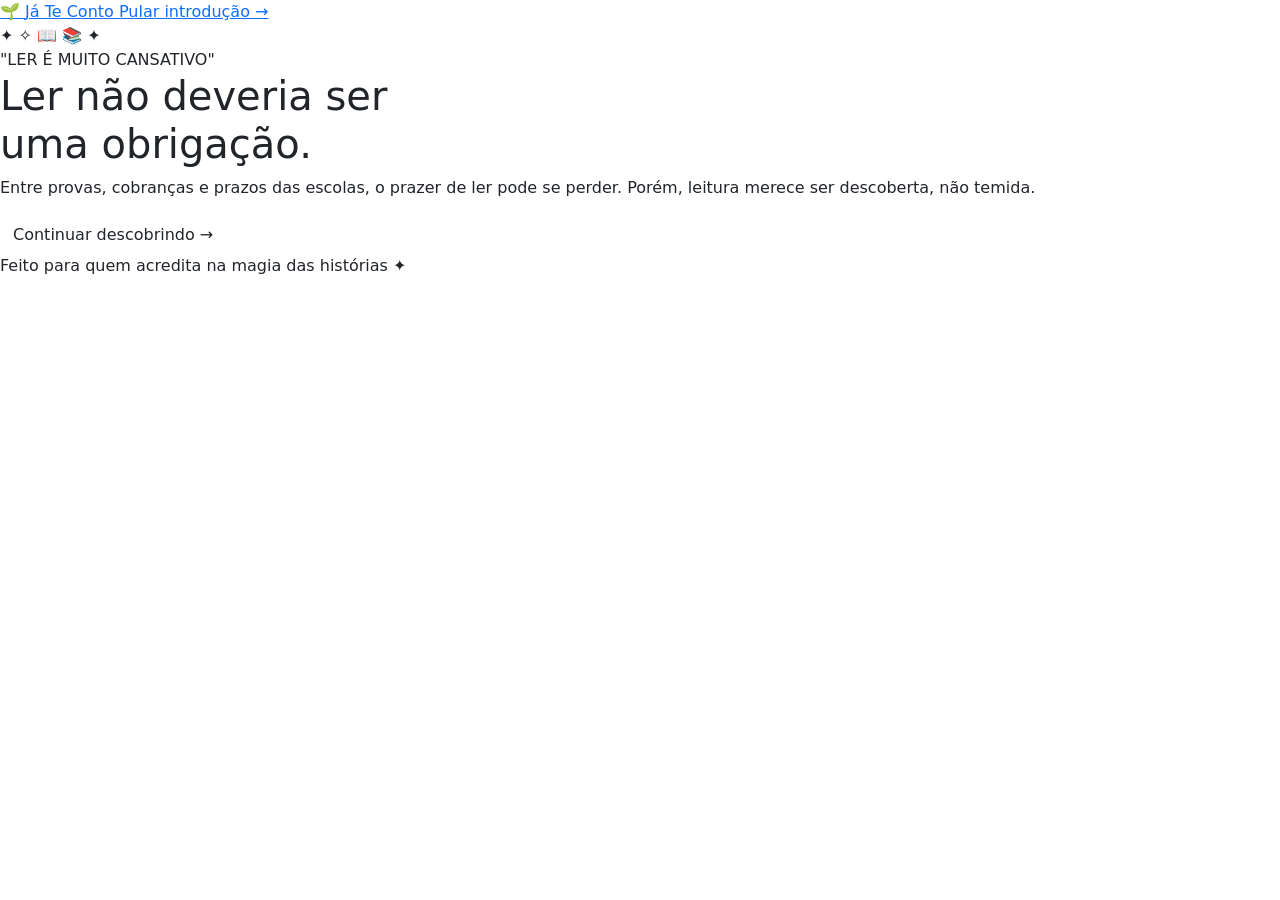
==== JATeConto/introducao.html @ 0acc80d7 "Add files via upload" ====
<!DOCTYPE html>
<html lang="pt-br">
<head>
    <meta charset="UTF-8">
    <meta name="viewport" content="width=device-width, initial-scale=1.0">

    <title>Já Te Conto | Redescubra a leitura</title>

    <!-- Fonte Poppins -->
    <link rel="preconnect" href="https://fonts.googleapis.com">
    <link rel="preconnect" href="https://fonts.gstatic.com" crossorigin>
    <link href="https://fonts.googleapis.com/css2?family=Poppins:wght@300;400;500;600;700;800&display=swap" rel="stylesheet">

    <!-- Bootstrap -->
    <link href="https://cdn.jsdelivr.net/npm/bootstrap@5.0.2/dist/css/bootstrap.min.css" rel="stylesheet">

    <!-- CSS do projeto -->
    <link rel="stylesheet" href="assets/style.css">
</head>

<body class="pagina-introducao">

    <!-- CABEÇALHO -->
    <header class="intro-topo">
        <a href="introducao.html" class="intro-logo">
            <span class="intro-logo-icone">🌱</span>
            <span>Já Te Conto</span>
        </a>

        <a href="login.html" class="intro-pular">
            Pular introdução →
        </a>
    </header>

    <!-- CARROSSEL DE INTRODUÇÃO -->
    <main class="intro-principal">

        <div id="carrosselIntroducao"
             class="carousel slide"
             data-bs-interval="false"
             data-bs-touch="true">

            <div class="carousel-inner">

                <!-- SLIDE 1: O PROBLEMA -->
                <section class="carousel-item active">

                    <div class="intro-conteudo">

                        <div class="intro-ilustracao ilustracao-livros">
                            <span class="estrela estrela-1">✦</span>
                            <span class="estrela estrela-2">✧</span>
                            <span class="livro-lateral">📖</span>
                            <span class="livro-central">📚</span>
                            <span class="estrela estrela-3">✦</span>
                        </div>

                        <span class="intro-etiqueta">
                            "LER É MUITO CANSATIVO"
                        </span>

                        <h1>
                            Ler não deveria ser<br>
                            <span>uma obrigação.</span>
                        </h1>

                        <p>
                            Entre provas, cobranças e prazos das escolas,
                            o prazer de ler pode se perder.
                            Porém, leitura merece ser descoberta,
                            não temida.
                        </p>

                        <button class="btn intro-botao"
                                type="button"
                                data-bs-target="#carrosselIntroducao"
                                data-bs-slide="next">
                            Continuar descobrindo <span>→</span>
                        </button>

                        <div class="intro-paginacao">
                            <span class="ponto ativo"></span>
                            <span class="ponto"></span>
                            <span class="ponto"></span>
                            <span class="ponto"></span>
                        </div>

                    </div>
                </section>


                <!-- SLIDE 2: A REFLEXÃO -->
                <section class="carousel-item">

                    <div class="intro-conteudo">

                        <div class="intro-ilustracao ilustracao-mundo">
                            <span class="nuvem">☁</span>
                            <span class="livro-aberto">📖</span>
                            <span class="brilho brilho-1">✦</span>
                            <span class="brilho brilho-2">✧</span>
                            <span class="folha">🌿</span>
                        </div>

                        <span class="intro-etiqueta">
                            "MAS É IMPOSSÍVEL COMPETIR"
                        </span>

                        <h1>
                            Entre aparências e distrações,<br>
                            <span>onde fica a leitura?</span>
                        </h1>

                        <p>
                            Em meio ao consumismo literário pelo surgimento da "imagem
                             culta de leitores" e à
                            correria digital, o conhecimento e o
                            prazer de ler podem ficar em segundo plano.
                            Que tal mudar essa história?
                        </p>

                        <button class="btn intro-botao"
                                type="button"
                                data-bs-target="#carrosselIntroducao"
                                data-bs-slide="next">
                            Conhecer nossa ideia <span>→</span>
                        </button>

                        <div class="intro-paginacao">
                            <span class="ponto"></span>
                            <span class="ponto ativo"></span>
                            <span class="ponto"></span>
                            <span class="ponto"></span>
                        </div>

                    </div>
                </section>


                <!-- SLIDE 3: A SOLUÇÃO -->
                <section class="carousel-item">

                    <div class="intro-conteudo">

                        <div class="intro-ilustracao ilustracao-jornada">
                            <span class="caminho">〰</span>
                            <span class="livro-jornada">📕</span>
                            <span class="mascote-jornada">🌱</span>
                            <span class="brilho brilho-1">✦</span>
                            <span class="brilho brilho-2">✧</span>
                        </div>

                        <span class="intro-etiqueta">
                            "O QUE É 'jÁ TE CONTO'?"
                        </span>

                        <h1>
                            Redescubra<br>
                            <span>o prazer de ler.</span>
                        </h1>

                        <p>
                            Encontre conteúdos literários em PDF,
                            amplie seus conhecimentos e descubra
                            histórias que tornam a leitura uma
                            experiência prazerosa.
                        </p>

                        <button class="btn intro-botao"
                                type="button"
                                data-bs-target="#carrosselIntroducao"
                                data-bs-slide="next">
                            Descobrir mais <span>→</span>
                        </button>

                        <div class="intro-paginacao">
                            <span class="ponto"></span>
                            <span class="ponto"></span>
                            <span class="ponto ativo"></span>
                            <span class="ponto"></span>
                        </div>

                    </div>
                </section>


                <!-- SLIDE 4: SLOGAN E CONVITE -->
                <section class="carousel-item">

                    <div class="intro-conteudo">

                        <div class="intro-ilustracao ilustracao-livros">
                            <span class="estrela estrela-1">✦</span>
                            <span class="estrela estrela-2">✧</span>
                            <span class="livro-lateral">📖</span>
                            <span class="livro-central">📚</span>
                            <span class="estrela estrela-3">✦</span>
                        </div>

                        <span class="intro-etiqueta">
                            SUA PRÓXIMA AVENTURA COMEÇA AQUI
                        </span>

                        <h1>
                            Sua próxima história favorita?<br>
                            <span>Já te conto!</span>
                        </h1>

                        <p>
                            Um universo de histórias espera por você.
                            Descubra novos livros, amplie seus
                            conhecimentos e se apaixone pela leitura.
                        </p>

                        <a href="login.html" class="btn intro-botao">
                            Começar minha jornada <span>→</span>
                        </a>

                        <div class="intro-paginacao">
                            <span class="ponto"></span>
                            <span class="ponto"></span>
                            <span class="ponto"></span>
                            <span class="ponto ativo"></span>
                        </div>

                    </div>
                </section>

            </div>

            <!-- SETA PARA VOLTAR -->
            <button class="carousel-control-prev intro-seta intro-seta-esquerda"
                    type="button"
                    data-bs-target="#carrosselIntroducao"
                    data-bs-slide="prev"
                    aria-label="Slide anterior">

                <span aria-hidden="true">‹</span>
            </button>

            <!-- SETA PARA AVANÇAR -->
            <button class="carousel-control-next intro-seta intro-seta-direita"
                    type="button"
                    data-bs-target="#carrosselIntroducao"
                    data-bs-slide="next"
                    aria-label="Próximo slide">

                <span aria-hidden="true">›</span>
            </button>

        </div>
    </main>

    <!-- RODAPÉ -->
    <footer class="intro-rodape">
        Feito para quem acredita na magia das histórias
        <span>✦</span>
    </footer>

    <!-- JavaScript do Bootstrap -->
    <script src="https://cdn.jsdelivr.net/npm/bootstrap@5.0.2/dist/js/bootstrap.bundle.min.js"></script>

</body>
</html>
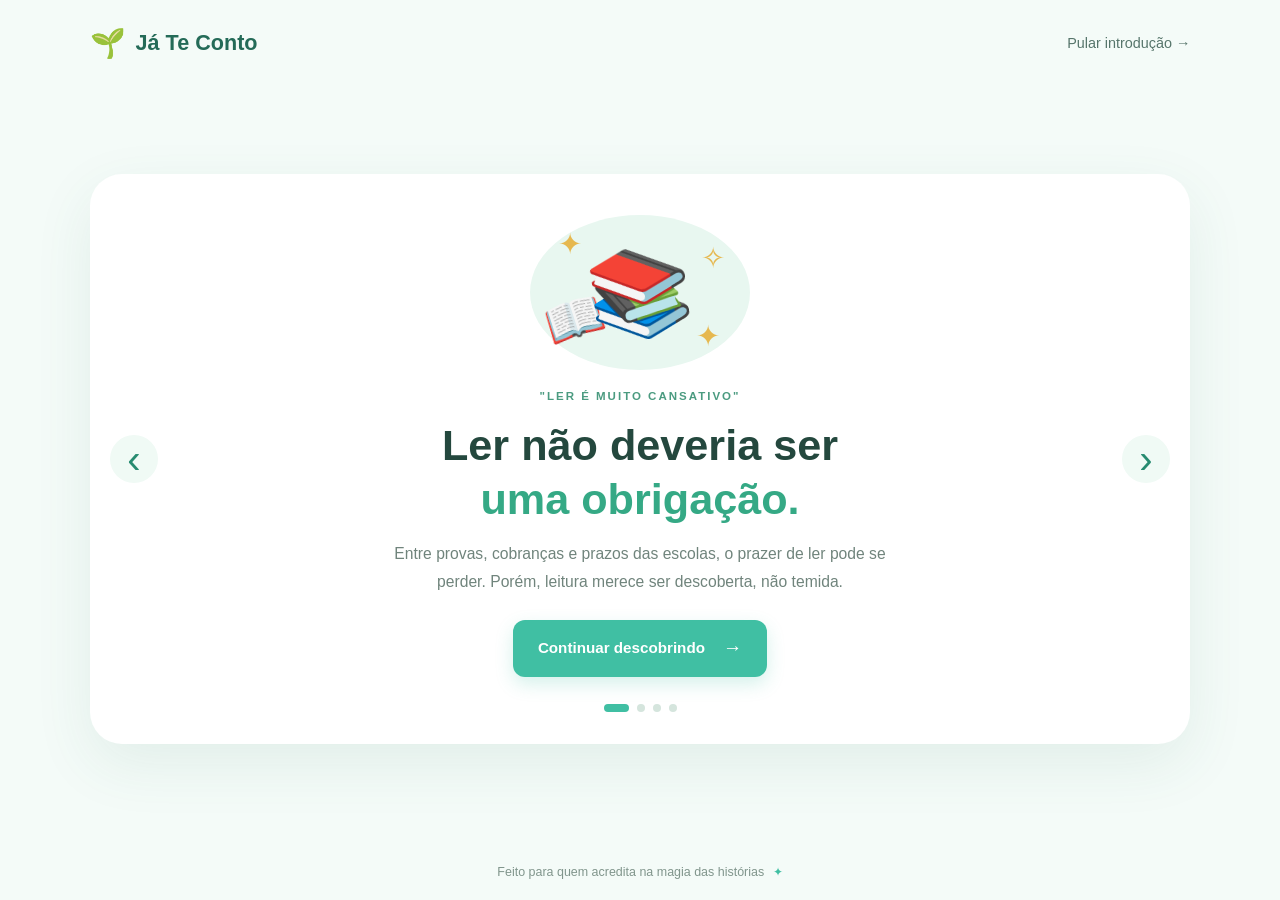
==== commit dcfe0b6c: "Add files via upload" ====
--- a/JATeConto/introducao.html
+++ b/JATeConto/introducao.html
@@ -15,7 +15,7 @@
     <link href="https://cdn.jsdelivr.net/npm/bootstrap@5.0.2/dist/css/bootstrap.min.css" rel="stylesheet">
 
     <!-- CSS do projeto -->
-    <link rel="stylesheet" href="assets/style.css">
+    <link rel="stylesheet" href="assets/index_introducao_login_style.css">
 </head>
 
 <body class="pagina-introducao">
--- a/JATeConto/assets/index_introducao_login_style.css
+++ b/JATeConto/assets/index_introducao_login_style.css
@@ -0,0 +1,599 @@
+/* Cor do cabeçalho */
+.cabecalho-verde-agua {
+    background-color: #40BFA3 !important;
+}
+
+
+/* Imagens do carrossel */
+#carouselExampleControls .carousel-item img {
+    width: 100%;
+    height: 700px;
+    object-fit: contain;
+    object-position: center;
+}
+
+
+/* Imagens dos cards */
+.card-img-top {
+    height: 700px;
+    width: 100%;
+    
+}
+
+
+/* Fonte principal do Já Te Conto */
+body {
+    font-family: 'Poppins', sans-serif;
+}
+
+
+/* Nome do projeto */
+.navbar-brand {
+    font-family: 'Poppins', sans-serif;
+    font-weight: 600;
+    letter-spacing: 0.2px;
+}
+
+/* Links do menu */
+.navbar .nav-link {
+    font-family: 'Poppins', sans-serif;
+    font-weight: 400;
+}
+
+/* Campo e botão de pesquisa */
+.navbar .form-control,
+.navbar .btn {
+    font-family: 'Poppins', sans-serif;
+}
+
+
+/* ===== VISUAL DA TELA DE LOGIN ===== */
+
+body.pagina-login {
+    margin: 0;
+    font-family: 'Poppins', sans-serif;
+}
+
+.pagina-login .tela-acesso {
+    min-height: 100vh;
+    display: flex;
+    align-items: center;
+    justify-content: center;
+    padding: 30px 16px;
+    background: linear-gradient(135deg, #e2f8f1, #f8fffc, #d4f2e8);
+}
+
+.pagina-login .caixa-acesso {
+    width: 100%;
+    max-width: 950px;
+    min-height: 540px;
+    display: grid;
+    grid-template-columns: 1fr 1fr;
+    overflow: hidden;
+    background: #fff;
+    border-radius: 28px;
+    box-shadow: 0 12px 40px rgba(35, 117, 98, 0.15);
+}
+
+.pagina-login .lado-capitu {
+    display: flex;
+    flex-direction: column;
+    align-items: center;
+    justify-content: center;
+    padding: 35px;
+    text-align: center;
+    background: #40BFA3;
+    color: #fff;
+}
+
+.pagina-login .lado-capitu h1 {
+    font-size: 2rem;
+    font-weight: 700;
+}
+
+.pagina-login .lado-capitu p {
+    max-width: 300px;
+    line-height: 1.7;
+}
+
+.pagina-login .capitu-provisoria {
+    font-size: 100px;
+    margin-bottom: 20px;
+    animation: capitu-flutuar 3s ease-in-out infinite;
+}
+
+@keyframes capitu-flutuar {
+    0%, 100% { transform: translateY(0); }
+    50% { transform: translateY(-10px); }
+}
+
+.pagina-login .lado-formulario {
+    display: flex;
+    flex-direction: column;
+    justify-content: center;
+    padding: 45px;
+}
+
+.pagina-login .lado-formulario h2 {
+    color: #267d69;
+    font-size: 1.8rem;
+    font-weight: 700;
+    margin-bottom: 8px;
+}
+
+.pagina-login .texto-apoio {
+    color: #71817c;
+    margin-bottom: 25px;
+}
+
+.pagina-login .campo-acesso {
+    margin-bottom: 18px;
+}
+
+.pagina-login .campo-acesso label {
+    display: block;
+    margin-bottom: 7px;
+    color: #38574f;
+    font-size: 0.9rem;
+    font-weight: 500;
+}
+
+.pagina-login .campo-acesso input {
+    width: 100%;
+    padding: 12px 14px;
+    border: 1px solid #cde5dc;
+    border-radius: 12px;
+    outline: none;
+    font: inherit;
+    box-sizing: border-box;
+}
+
+.pagina-login .campo-acesso input:focus {
+    border-color: #40BFA3;
+    box-shadow: 0 0 0 3px rgba(64, 191, 163, 0.15);
+}
+
+.pagina-login .botao-acesso {
+    width: 100%;
+    padding: 13px;
+    border: none;
+    border-radius: 12px;
+    background: #40BFA3;
+    color: #fff;
+    font: inherit;
+    font-weight: 600;
+    cursor: pointer;
+}
+
+.pagina-login .botao-acesso:hover {
+    background: #299d83;
+}
+
+.pagina-login .link-alternar {
+    margin-top: 22px;
+    text-align: center;
+    color: #657a73;
+    font-size: 0.9rem;
+}
+
+.pagina-login .link-alternar a {
+    color: #27866f;
+    font-weight: 600;
+    text-decoration: none;
+}
+
+.pagina-login .link-alternar a:hover {
+    text-decoration: underline;
+}
+
+@media (max-width: 700px) {
+    .pagina-login .caixa-acesso {
+        grid-template-columns: 1fr;
+        max-width: 440px;
+    }
+
+    .pagina-login .lado-capitu {
+        padding: 25px 20px;
+    }
+
+    .pagina-login .capitu-provisoria {
+        font-size: 65px;
+        margin-bottom: 8px;
+    }
+
+    .pagina-login .lado-capitu h1 {
+        font-size: 1.6rem;
+    }
+
+    .pagina-login .lado-capitu p {
+        margin-bottom: 0;
+    }
+
+    .pagina-login .lado-formulario {
+        padding: 30px 24px;
+    }
+}
+
+/* ========================================
+   INTRODUÇÃO — JÁ TE CONTO
+======================================== */
+
+.pagina-introducao {
+    margin: 0;
+    min-height: 100vh;
+    font-family: 'Poppins', sans-serif;
+    background: #f4fbf8;
+    color: #24483e;
+    display: flex;
+    flex-direction: column;
+}
+
+.intro-topo {
+    width: 100%;
+    padding: 22px 7%;
+    display: flex;
+    justify-content: space-between;
+    align-items: center;
+    gap: 16px;
+}
+
+.intro-logo {
+    display: flex;
+    align-items: center;
+    gap: 10px;
+    color: #246b58;
+    font-size: 1.35rem;
+    font-weight: 700;
+    text-decoration: none;
+}
+
+.intro-logo:hover {
+    color: #246b58;
+}
+
+.intro-logo-icone {
+    font-size: 1.8rem;
+}
+
+.intro-pular {
+    color: #56756b;
+    text-decoration: none;
+    font-size: 0.9rem;
+    font-weight: 500;
+}
+
+.intro-pular:hover {
+    color: #16866b;
+}
+
+.intro-principal {
+    flex: 1;
+    display: flex;
+    align-items: center;
+    justify-content: center;
+    padding: 10px 6% 25px;
+}
+
+#carrosselIntroducao {
+    width: 100%;
+    max-width: 1100px;
+    margin: auto;
+    background: #ffffff;
+    border-radius: 32px;
+    box-shadow: 0 20px 60px rgba(39, 111, 88, 0.09);
+    overflow: hidden;
+}
+
+#carrosselIntroducao .carousel-item {
+    min-height: 570px;
+}
+
+.intro-conteudo {
+    min-height: 570px;
+    padding: 38px 100px 28px;
+    display: flex;
+    flex-direction: column;
+    align-items: center;
+    justify-content: center;
+    text-align: center;
+}
+
+.intro-ilustracao {
+    position: relative;
+    width: 220px;
+    height: 155px;
+    margin-bottom: 18px;
+    display: flex;
+    justify-content: center;
+    align-items: center;
+    border-radius: 50%;
+    background: #e8f7f0;
+}
+
+.intro-ilustracao span {
+    position: absolute;
+}
+
+.livro-central {
+    font-size: 5.3rem;
+    transform: rotate(-7deg);
+}
+
+.livro-lateral {
+    font-size: 3rem;
+    left: 15px;
+    bottom: 14px;
+    transform: rotate(-18deg);
+}
+
+.estrela {
+    color: #e6b84f;
+    font-size: 1.8rem;
+}
+
+.estrela-1 {
+    top: 8px;
+    left: 28px;
+}
+
+.estrela-2 {
+    top: 22px;
+    right: 25px;
+}
+
+.estrela-3 {
+    right: 30px;
+    bottom: 12px;
+}
+
+.ilustracao-mundo {
+    background: #e9f4ff;
+}
+
+.nuvem {
+    top: 5px;
+    left: 20px;
+    color: #a2c6e7;
+    font-size: 3.5rem;
+}
+
+.livro-aberto {
+    font-size: 5.5rem;
+    transform: rotate(5deg);
+}
+
+.folha {
+    right: 17px;
+    bottom: 5px;
+    font-size: 2.3rem;
+    transform: rotate(18deg);
+}
+
+.br ilho {
+    color: #e6b84f;
+}
+
+.brilho {
+    color: #e6b84f;
+    font-size: 1.8rem;
+}
+
+.brilho-1 {
+    top: 17px;
+    right: 25px;
+}
+
+.brilho-2 {
+    left: 25px;
+    bottom: 18px;
+}
+
+.ilustracao-jornada {
+    background: #fff4df;
+}
+
+.livro-jornada {
+    font-size: 4.5rem;
+    left: 36px;
+    bottom: 22px;
+    transform: rotate(-12deg);
+}
+
+.mascote-jornada {
+    font-size: 4.3rem;
+    right: 32px;
+    top: 16px;
+}
+
+.caminho {
+    color: #87c9ad;
+    font-size: 4rem;
+    left: 60px;
+    top: 20px;
+    transform: rotate(-35deg);
+}
+
+.intro-etiqueta {
+    margin-bottom: 12px;
+    color: #4b9b80;
+    font-size: 0.72rem;
+    font-weight: 700;
+    letter-spacing: 2px;
+}
+
+.intro-conteudo h1 {
+    margin: 0 0 14px;
+    color: #24483e;
+    font-size: clamp(1.8rem, 3.4vw, 2.7rem);
+    font-weight: 700;
+    line-height: 1.25;
+}
+
+.intro-conteudo h1 span {
+    color: #35a985;
+}
+
+.intro-conteudo p {
+    max-width: 540px;
+    margin: 0 0 24px;
+    color: #70847c;
+    font-size: 0.98rem;
+    line-height: 1.8;
+}
+
+.intro-botao {
+    display: inline-flex;
+    justify-content: center;
+    align-items: center;
+    gap: 18px;
+    padding: 14px 25px;
+    border: none;
+    border-radius: 12px;
+    background: #40bfa3;
+    color: #ffffff;
+    font-family: 'Poppins', sans-serif;
+    font-size: 0.95rem;
+    font-weight: 600;
+    text-decoration: none;
+    box-shadow: 0 7px 18px rgba(64, 191, 163, 0.22);
+    transition: transform 0.2s ease, background 0.2s ease;
+}
+
+.intro-botao:hover {
+    background: #299e83;
+    color: #ffffff;
+    transform: translateY(-2px);
+}
+
+.intro-botao span {
+    font-size: 1.2rem;
+}
+
+.intro-paginacao {
+    display: flex;
+    gap: 8px;
+    margin-top: 27px;
+}
+
+.intro-paginacao .ponto {
+    width: 8px;
+    height: 8px;
+    border-radius: 50%;
+    background: #d5e5dd;
+}
+
+.intro-paginacao .ponto.ativo {
+    width: 25px;
+    border-radius: 8px;
+    background: #40bfa3;
+}
+
+.intro-seta {
+    width: 48px;
+    height: 48px;
+    top: 50%;
+    bottom: auto;
+    transform: translateY(-50%);
+    border-radius: 50%;
+    background: #f0faf5;
+    opacity: 1;
+}
+
+.intro-seta span {
+    color: #278b70;
+    font-size: 2.5rem;
+    line-height: 1;
+}
+
+.intro-seta:hover {
+    background: #dcf4e9;
+}
+
+.intro-seta-esquerda {
+    left: 20px;
+}
+
+.intro-seta-direita {
+    right: 20px;
+}
+
+.intro-rodape {
+    padding: 18px;
+    color: #80958c;
+    text-align: center;
+    font-size: 0.78rem;
+}
+
+.intro-rodape span {
+    color: #40bfa3;
+    margin-left: 5px;
+}
+
+/* Ajustes para celular */
+@media (max-width: 600px) {
+    .intro-topo {
+        padding: 18px 5%;
+    }
+
+    .intro-logo {
+        font-size: 1.1rem;
+    }
+
+    .intro-pular {
+        font-size: 0.78rem;
+    }
+
+    .intro-principal {
+        padding: 8px 4% 20px;
+    }
+
+    #carrosselIntroducao {
+        border-radius: 23px;
+    }
+
+    #carrosselIntroducao .carousel-item,
+    .intro-conteudo {
+        min-height: 570px;
+    }
+
+    .intro-conteudo {
+        padding: 35px 35px 25px;
+    }
+
+    .intro-ilustracao {
+        width: 175px;
+        height: 130px;
+    }
+
+    .intro-conteudo h1 {
+        font-size: 1.8rem;
+    }
+
+    .intro-conteudo p {
+        font-size: 0.88rem;
+    }
+
+    .intro-etiqueta {
+        font-size: 0.6rem;
+        letter-spacing: 1px;
+    }
+
+    .intro-botao {
+        padding: 12px 16px;
+        font-size: 0.82rem;
+        gap: 10px;
+    }
+
+    .intro-seta {
+        width: 32px;
+        height: 40px;
+    }
+
+    .intro-seta-esquerda {
+        left: 3px;
+    }
+
+    .intro-seta-direita {
+        right: 3px;
+    }
+}
